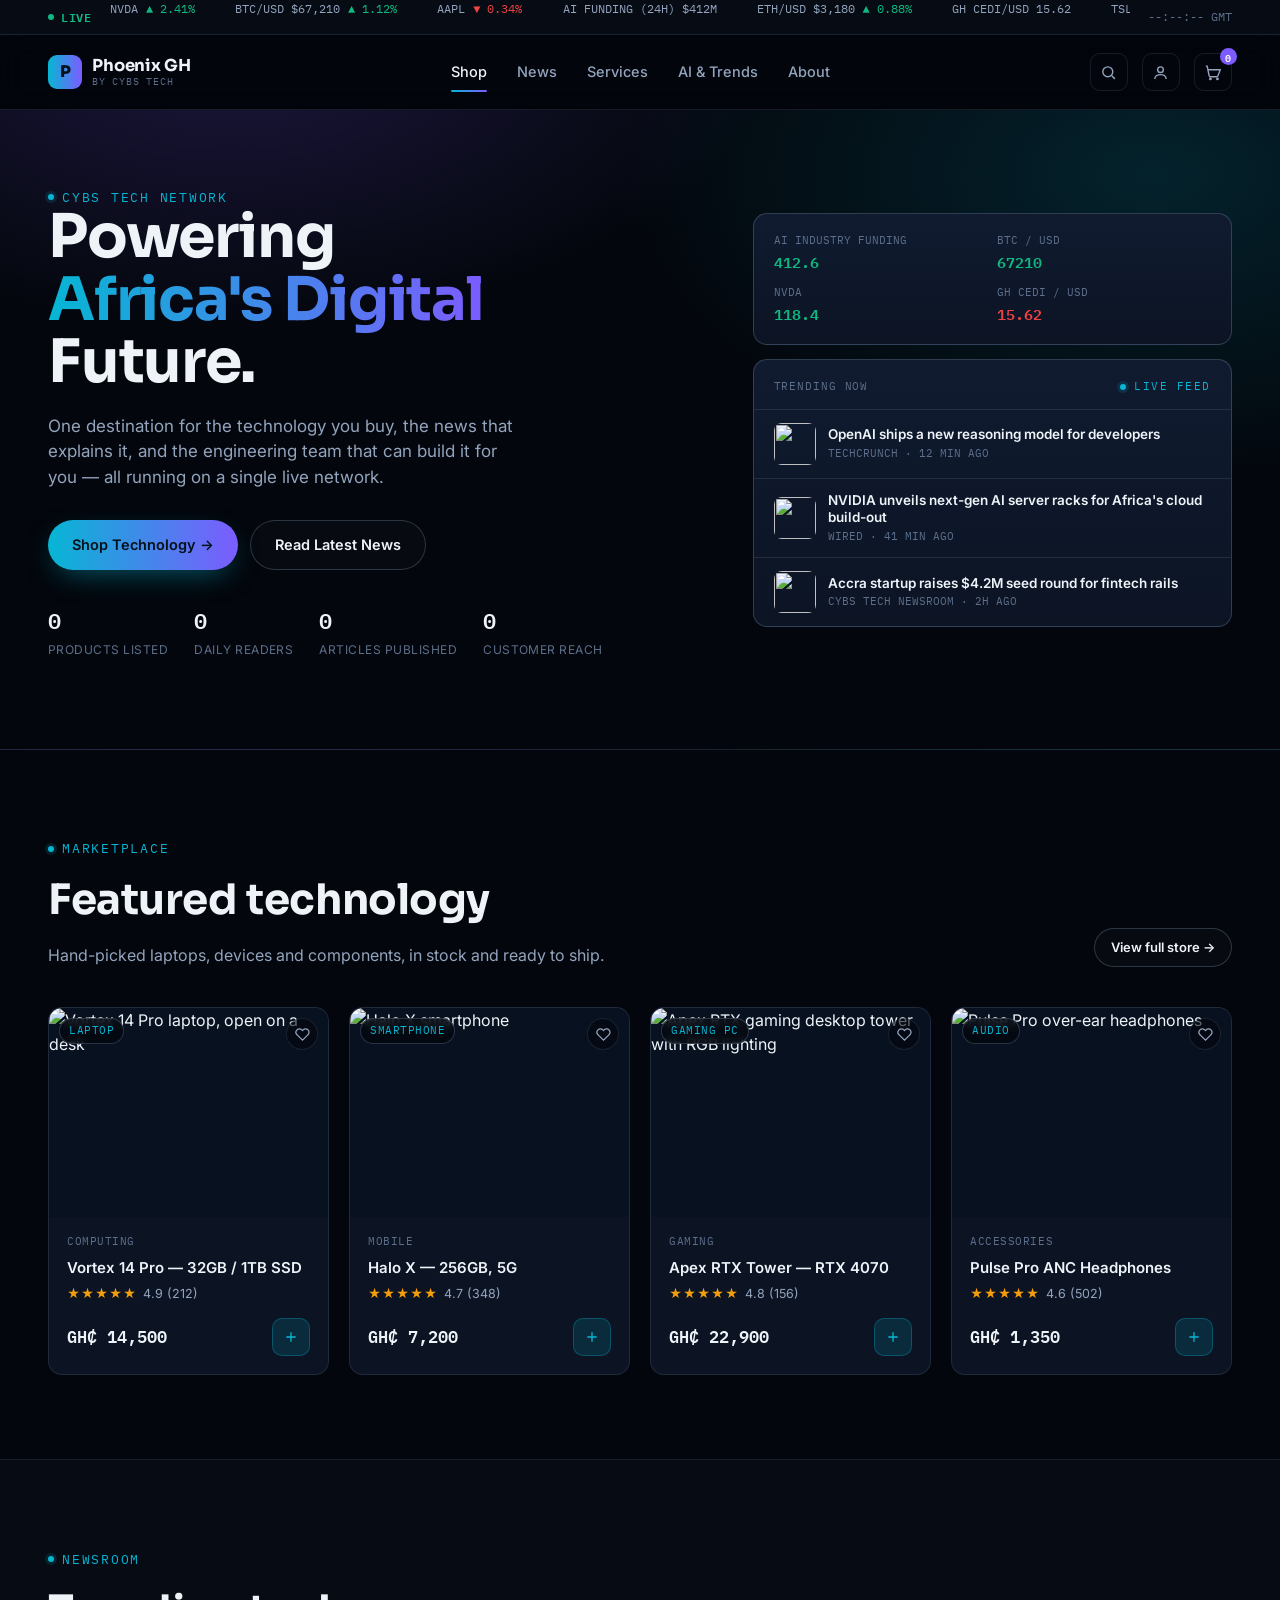
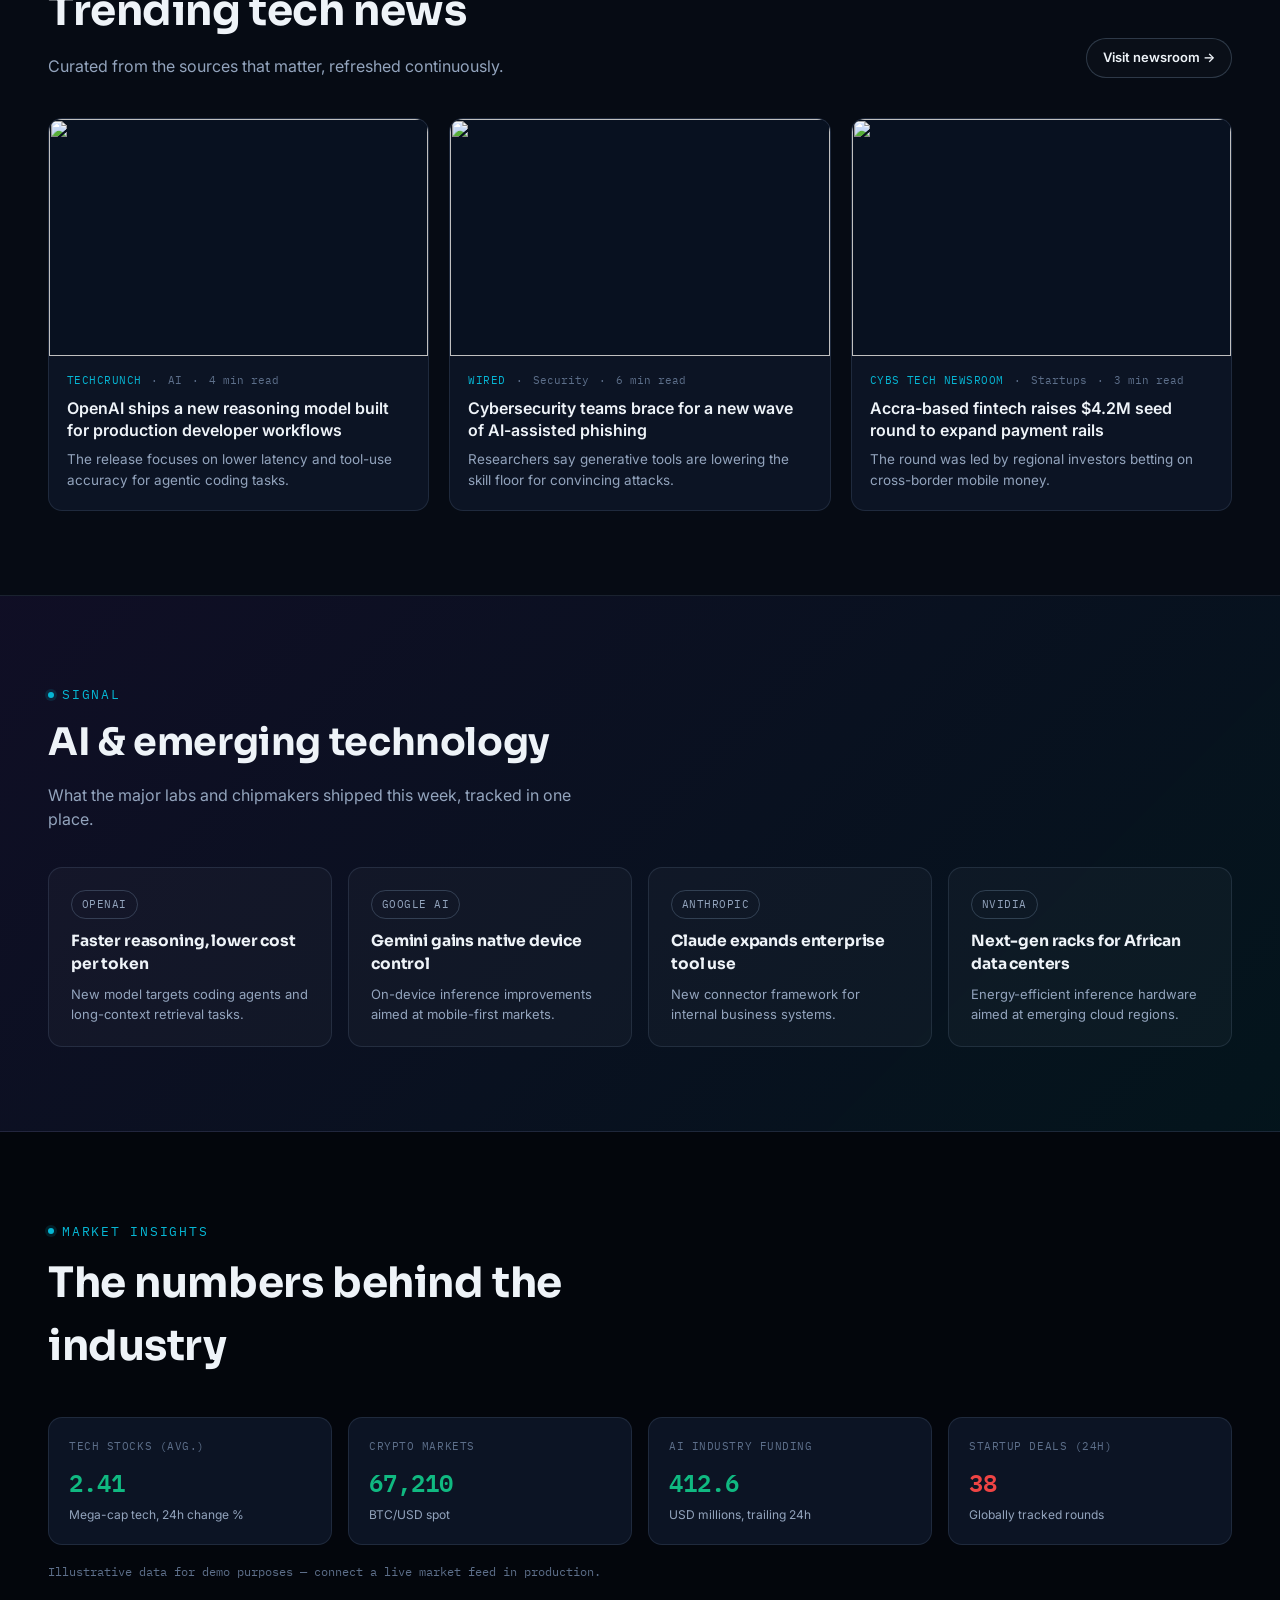
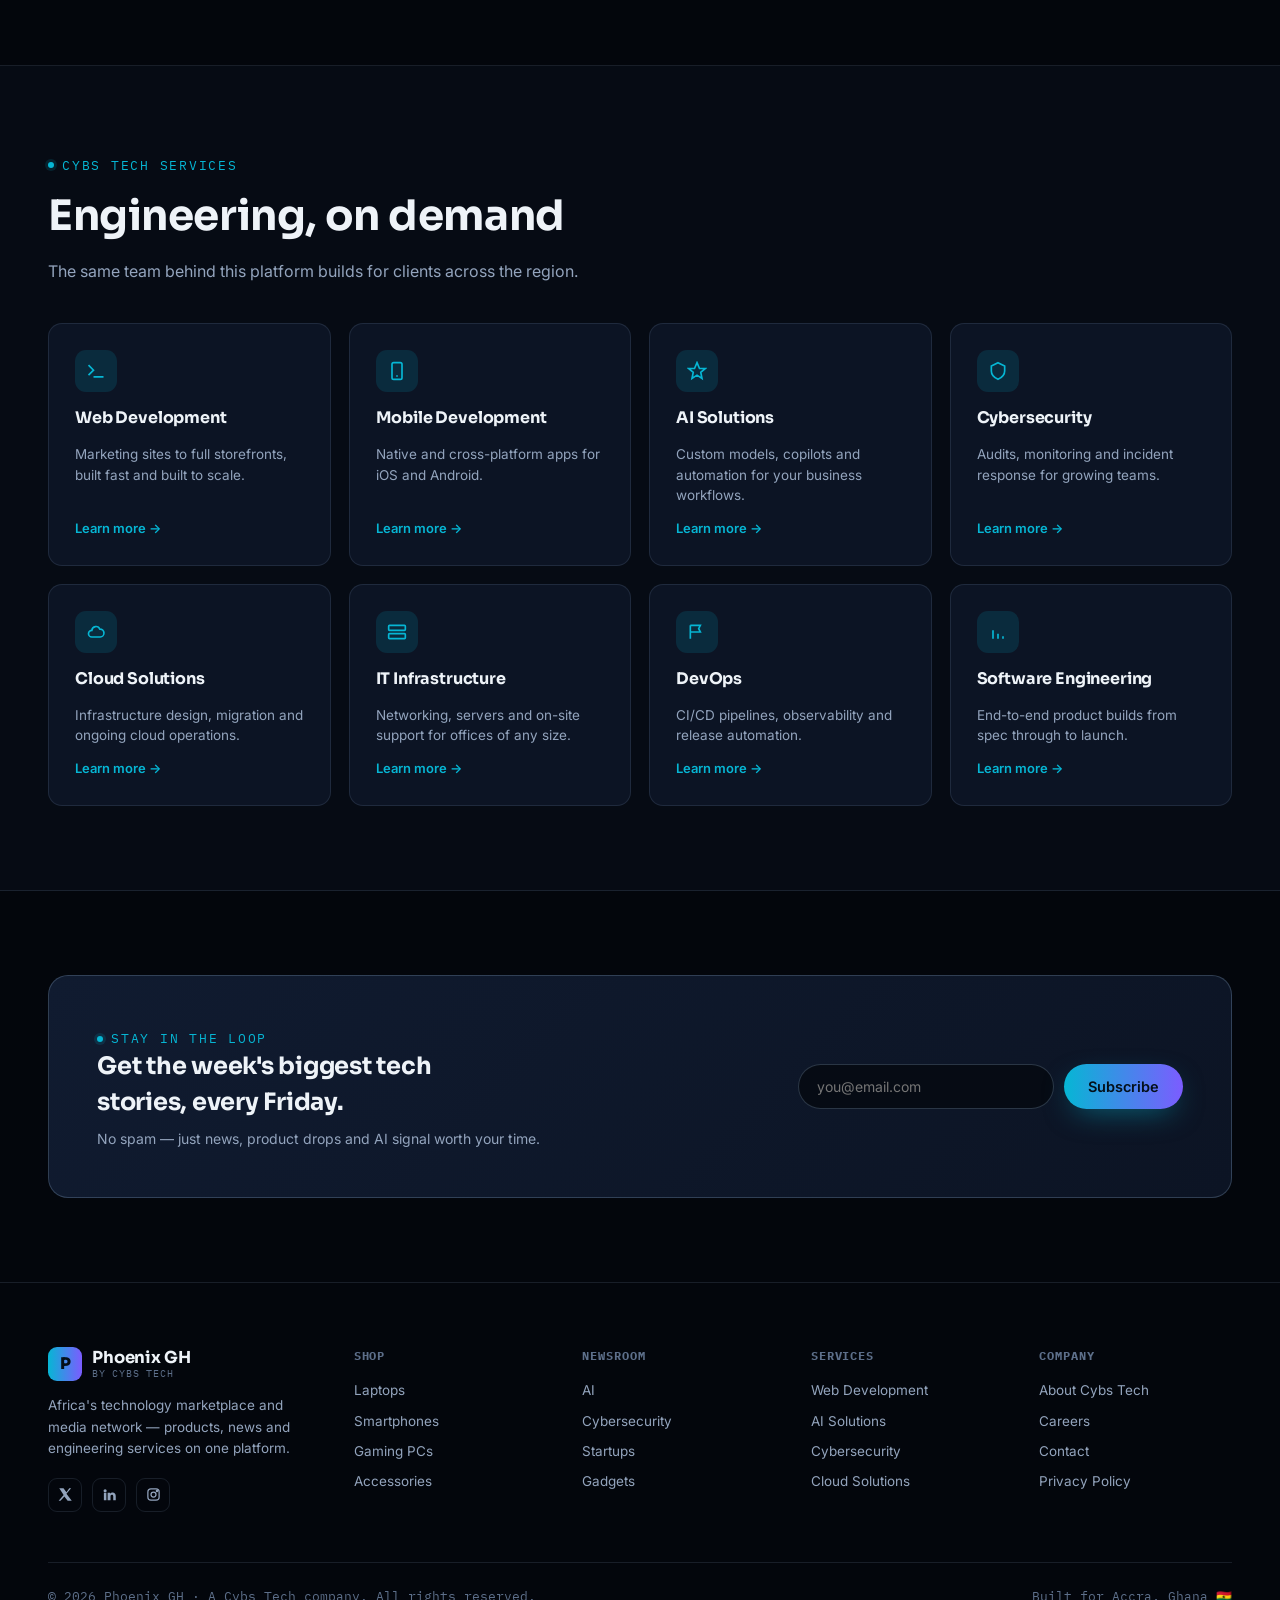
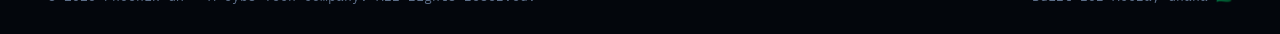
==== index.html @ c7c9de9d "push update" ====
<!DOCTYPE html>
<html lang="en">
<head>
<meta charset="UTF-8">
<meta name="viewport" content="width=device-width, initial-scale=1.0">
<title>Phoenix GH — Powering Africa's Digital Future</title>
<meta name="description" content="Phoenix GH by Cybs Tech — technology marketplace, real-time tech news and AI insights for Africa.">
<link rel="stylesheet" href="styles.css">
</head>
<body>

<!-- ============ SIGNAL BAR ============ -->
<div class="signal-bar">
  <div class="wrap">
    <div class="signal-live"><span class="dot"></span> LIVE</div>
    <div class="signal-track-mask">
      <div class="signal-track">
        <span>NVDA <span class="up">▲ 2.41%</span></span>
        <span>BTC/USD $67,210 <span class="up">▲ 1.12%</span></span>
        <span>AAPL <span class="down">▼ 0.34%</span></span>
        <span>AI FUNDING (24H) $412M</span>
        <span>ETH/USD $3,180 <span class="up">▲ 0.88%</span></span>
        <span>GH CEDI/USD 15.62</span>
        <span>TSLA <span class="up">▲ 1.05%</span></span>
        <span>NVDA <span class="up">▲ 2.41%</span></span>
        <span>BTC/USD $67,210 <span class="up">▲ 1.12%</span></span>
        <span>AAPL <span class="down">▼ 0.34%</span></span>
        <span>AI FUNDING (24H) $412M</span>
        <span>ETH/USD $3,180 <span class="up">▲ 0.88%</span></span>
        <span>GH CEDI/USD 15.62</span>
        <span>TSLA <span class="up">▲ 1.05%</span></span>
      </div>
    </div>
    <div class="signal-clock">--:--:-- GMT</div>
  </div>
</div>

<!-- ============ NAV ============ -->
<header class="nav">
  <div class="wrap">
    <a href="index.html" class="brand">
      <div class="brand-mark">P</div>
      <div class="brand-text"><strong>Phoenix GH</strong><span>by Cybs Tech</span></div>
    </a>
    <nav class="nav-links">
      <a href="store.html" class="active">Shop</a>
      <a href="news.html">News</a>
      <a href="index.html#services">Services</a>
      <a href="index.html#ai">AI &amp; Trends</a>
      <a href="index.html#about">About</a>
    </nav>
    <div class="nav-actions">
      <button class="icon-btn" aria-label="Search"><svg viewBox="0 0 24 24" fill="none" stroke="currentColor" stroke-width="2"><circle cx="11" cy="11" r="7"/><path d="M21 21l-4.3-4.3"/></svg></button>
      <a href="#" class="icon-btn" aria-label="Account"><svg viewBox="0 0 24 24" fill="none" stroke="currentColor" stroke-width="2"><circle cx="12" cy="8" r="4"/><path d="M4 21c0-4 4-6 8-6s8 2 8 6"/></svg></a>
      <a href="store.html" class="icon-btn" aria-label="Cart"><svg viewBox="0 0 24 24" fill="none" stroke="currentColor" stroke-width="2"><circle cx="9" cy="21" r="1"/><circle cx="19" cy="21" r="1"/><path d="M2.5 3h2l2.7 13.4a2 2 0 0 0 2 1.6h8.6a2 2 0 0 0 2-1.6L23 8H6"/></svg><span class="cart-count">0</span></a>
      <button class="hamburger icon-btn" aria-label="Open menu"><svg viewBox="0 0 24 24" fill="none" stroke="currentColor" stroke-width="2"><path d="M4 7h16M4 12h16M4 17h16"/></svg></button>
    </div>
  </div>
</header>

<div class="mobile-drawer">
  <div class="scrim"></div>
  <div class="panel">
    <button class="close" aria-label="Close menu"><svg width="16" height="16" viewBox="0 0 24 24" fill="none" stroke="currentColor" stroke-width="2"><path d="M18 6 6 18M6 6l12 12"/></svg></button>
    <a href="store.html">Shop</a>
    <a href="news.html">News</a>
    <a href="index.html#services">Services</a>
    <a href="index.html#ai">AI &amp; Trends</a>
    <a href="index.html#about">About</a>
  </div>
</div>

<!-- ============ HERO ============ -->
<section class="hero">
  <div class="wrap">
    <div class="hero-head">
      <span class="eyebrow">CYBS TECH NETWORK</span>
      <h1>Powering<br><span class="grad">Africa's Digital</span><br>Future.</h1>
      <p>One destination for the technology you buy, the news that explains it, and the engineering team that can build it for you — all running on a single live network.</p>
      <div class="hero-cta">
        <a href="store.html" class="btn btn-primary">Shop Technology →</a>
        <a href="news.html" class="btn btn-ghost">Read Latest News</a>
      </div>
      <div class="hero-meta">
        <div><span class="v" data-count-to="12480" data-suffix="+">0</span><span class="l">PRODUCTS LISTED</span></div>
        <div><span class="v" data-count-to="64200" data-suffix="+">0</span><span class="l">DAILY READERS</span></div>
        <div><span class="v" data-count-to="2300" data-suffix="+">0</span><span class="l">ARTICLES PUBLISHED</span></div>
        <div><span class="v" data-count-to="38" data-suffix=" countries">0</span><span class="l">CUSTOMER REACH</span></div>
      </div>
    </div>

    <div class="hero-stack">
      <div class="hero-card market-grid">
        <div class="market-cell"><div class="l">AI INDUSTRY FUNDING</div><div class="v up" data-flicker="412.6">412.6</div></div>
        <div class="market-cell"><div class="l">BTC / USD</div><div class="v up" data-flicker="67210">67210</div></div>
        <div class="market-cell"><div class="l">NVDA</div><div class="v up" data-flicker="118.4">118.4</div></div>
        <div class="market-cell"><div class="l">GH CEDI / USD</div><div class="v down" data-flicker="15.62">15.62</div></div>
      </div>
      <div class="hero-card feed">
        <div style="padding:18px 20px 4px;"><span class="hero-card-top"><span class="tag">Trending Now</span><span class="eyebrow" style="font-size:11px">LIVE FEED</span></span></div>
        <div class="feed-row">
          <img src="https://images.unsplash.com/photo-1677442136019-21780ecad995?w=120&h=120&fit=crop" alt="">
          <div><div class="t">OpenAI ships a new reasoning model for developers</div><div class="s">TECHCRUNCH · 12 MIN AGO</div></div>
        </div>
        <div class="feed-row">
          <img src="https://images.unsplash.com/photo-1591453089816-0fbb971b454c?w=120&h=120&fit=crop" alt="">
          <div><div class="t">NVIDIA unveils next-gen AI server racks for Africa's cloud build-out</div><div class="s">WIRED · 41 MIN AGO</div></div>
        </div>
        <div class="feed-row">
          <img src="https://images.unsplash.com/photo-1563013544-824ae1b704d3?w=120&h=120&fit=crop" alt="">
          <div><div class="t">Accra startup raises $4.2M seed round for fintech rails</div><div class="s">CYBS TECH NEWSROOM · 2H AGO</div></div>
        </div>
      </div>
    </div>
  </div>
</section>

<!-- ============ FEATURED PRODUCTS ============ -->
<section class="section" id="store">
  <div class="wrap">
    <div class="section-head-row">
      <div class="section-head" style="margin-bottom:0;">
        <span class="eyebrow">Marketplace</span>
        <h2>Featured technology</h2>
        <p>Hand-picked laptops, devices and components, in stock and ready to ship.</p>
      </div>
      <a href="store.html" class="btn btn-ghost btn-sm">View full store →</a>
    </div>

    <div class="grid-products">

      <div class="product-card" data-product-name="Vortex 14 Pro Laptop" data-product-id="p1">
        <div class="product-media">
          <img src="https://images.unsplash.com/photo-1496181133206-80ce9b88a853?w=600&h=450&fit=crop" alt="Vortex 14 Pro laptop, open on a desk">
          <span class="product-badge">Laptop</span>
          <button class="product-wish" aria-label="Save to wishlist"><svg viewBox="0 0 24 24" fill="none" stroke="currentColor" stroke-width="2"><path d="M20.8 4.6a5.5 5.5 0 0 0-7.8 0L12 5.6l-1-1a5.5 5.5 0 0 0-7.8 7.8l1 1L12 21l7.8-7.6 1-1a5.5 5.5 0 0 0 0-7.8z"/></svg></button>
        </div>
        <div class="product-body">
          <span class="product-cat">Computing</span>
          <span class="product-name">Vortex 14 Pro — 32GB / 1TB SSD</span>
          <span class="product-rating"><span class="stars">★★★★★</span> 4.9 (212)</span>
          <div class="product-foot">
            <span class="product-price">GH₵ 14,500</span>
            <button class="add-cart" aria-label="Add to cart"><svg viewBox="0 0 24 24" fill="none" stroke="currentColor" stroke-width="2"><path d="M12 5v14M5 12h14"/></svg></button>
          </div>
        </div>
      </div>

      <div class="product-card" data-product-name="Halo X Smartphone" data-product-id="p2">
        <div class="product-media">
          <img src="https://images.unsplash.com/photo-1592750475338-74b7b21085ab?w=600&h=450&fit=crop" alt="Halo X smartphone">
          <span class="product-badge">Smartphone</span>
          <button class="product-wish" aria-label="Save to wishlist"><svg viewBox="0 0 24 24" fill="none" stroke="currentColor" stroke-width="2"><path d="M20.8 4.6a5.5 5.5 0 0 0-7.8 0L12 5.6l-1-1a5.5 5.5 0 0 0-7.8 7.8l1 1L12 21l7.8-7.6 1-1a5.5 5.5 0 0 0 0-7.8z"/></svg></button>
        </div>
        <div class="product-body">
          <span class="product-cat">Mobile</span>
          <span class="product-name">Halo X — 256GB, 5G</span>
          <span class="product-rating"><span class="stars">★★★★★</span> 4.7 (348)</span>
          <div class="product-foot">
            <span class="product-price">GH₵ 7,200</span>
            <button class="add-cart" aria-label="Add to cart"><svg viewBox="0 0 24 24" fill="none" stroke="currentColor" stroke-width="2"><path d="M12 5v14M5 12h14"/></svg></button>
          </div>
        </div>
      </div>

      <div class="product-card" data-product-name="Apex RTX Gaming Tower" data-product-id="p3">
        <div class="product-media">
          <img src="https://images.unsplash.com/photo-1587202372634-32705e3bf49c?w=600&h=450&fit=crop" alt="Apex RTX gaming desktop tower with RGB lighting">
          <span class="product-badge">Gaming PC</span>
          <button class="product-wish" aria-label="Save to wishlist"><svg viewBox="0 0 24 24" fill="none" stroke="currentColor" stroke-width="2"><path d="M20.8 4.6a5.5 5.5 0 0 0-7.8 0L12 5.6l-1-1a5.5 5.5 0 0 0-7.8 7.8l1 1L12 21l7.8-7.6 1-1a5.5 5.5 0 0 0 0-7.8z"/></svg></button>
        </div>
        <div class="product-body">
          <span class="product-cat">Gaming</span>
          <span class="product-name">Apex RTX Tower — RTX 4070</span>
          <span class="product-rating"><span class="stars">★★★★★</span> 4.8 (156)</span>
          <div class="product-foot">
            <span class="product-price">GH₵ 22,900</span>
            <button class="add-cart" aria-label="Add to cart"><svg viewBox="0 0 24 24" fill="none" stroke="currentColor" stroke-width="2"><path d="M12 5v14M5 12h14"/></svg></button>
          </div>
        </div>
      </div>

      <div class="product-card" data-product-name="Pulse Pro Headphones" data-product-id="p4">
        <div class="product-media">
          <img src="https://images.unsplash.com/photo-1505740420928-5e560c06d30e?w=600&h=450&fit=crop" alt="Pulse Pro over-ear headphones">
          <span class="product-badge">Audio</span>
          <button class="product-wish" aria-label="Save to wishlist"><svg viewBox="0 0 24 24" fill="none" stroke="currentColor" stroke-width="2"><path d="M20.8 4.6a5.5 5.5 0 0 0-7.8 0L12 5.6l-1-1a5.5 5.5 0 0 0-7.8 7.8l1 1L12 21l7.8-7.6 1-1a5.5 5.5 0 0 0 0-7.8z"/></svg></button>
        </div>
        <div class="product-body">
          <span class="product-cat">Accessories</span>
          <span class="product-name">Pulse Pro ANC Headphones</span>
          <span class="product-rating"><span class="stars">★★★★★</span> 4.6 (502)</span>
          <div class="product-foot">
            <span class="product-price">GH₵ 1,350</span>
            <button class="add-cart" aria-label="Add to cart"><svg viewBox="0 0 24 24" fill="none" stroke="currentColor" stroke-width="2"><path d="M12 5v14M5 12h14"/></svg></button>
          </div>
        </div>
      </div>

    </div>
  </div>
</section>

<!-- ============ TRENDING NEWS ============ -->
<section class="section section-soft">
  <div class="wrap">
    <div class="section-head-row">
      <div class="section-head" style="margin-bottom:0;">
        <span class="eyebrow">Newsroom</span>
        <h2>Trending tech news</h2>
        <p>Curated from the sources that matter, refreshed continuously.</p>
      </div>
      <a href="news.html" class="btn btn-ghost btn-sm">Visit newsroom →</a>
    </div>

    <div class="grid-news">
      <a href="news.html" class="news-card">
        <div class="news-media"><img src="https://images.unsplash.com/photo-1677442136019-21780ecad995?w=700&h=440&fit=crop" alt=""></div>
        <div class="news-body">
          <div class="news-meta"><span class="src">TechCrunch</span><span>·</span><span>AI</span><span>·</span><span>4 min read</span></div>
          <div class="news-title">OpenAI ships a new reasoning model built for production developer workflows</div>
          <p class="news-excerpt">The release focuses on lower latency and tool-use accuracy for agentic coding tasks.</p>
        </div>
      </a>
      <a href="news.html" class="news-card">
        <div class="news-media"><img src="https://images.unsplash.com/photo-1558494949-ef010cbdcc31?w=700&h=440&fit=crop" alt=""></div>
        <div class="news-body">
          <div class="news-meta"><span class="src">Wired</span><span>·</span><span>Security</span><span>·</span><span>6 min read</span></div>
          <div class="news-title">Cybersecurity teams brace for a new wave of AI-assisted phishing</div>
          <p class="news-excerpt">Researchers say generative tools are lowering the skill floor for convincing attacks.</p>
        </div>
      </a>
      <a href="news.html" class="news-card">
        <div class="news-media"><img src="https://images.unsplash.com/photo-1521791136064-7986c2920216?w=700&h=440&fit=crop" alt=""></div>
        <div class="news-body">
          <div class="news-meta"><span class="src">Cybs Tech Newsroom</span><span>·</span><span>Startups</span><span>·</span><span>3 min read</span></div>
          <div class="news-title">Accra-based fintech raises $4.2M seed round to expand payment rails</div>
          <p class="news-excerpt">The round was led by regional investors betting on cross-border mobile money.</p>
        </div>
      </a>
    </div>
  </div>
</section>

<!-- ============ AI & EMERGING TECH ============ -->
<section class="section ai-band" id="ai">
  <div class="wrap">
    <span class="eyebrow">Signal</span>
    <h2 style="margin-top:10px; font-size:clamp(26px,3.2vw,38px);">AI &amp; emerging technology</h2>
    <p style="color:var(--text-dim); margin-top:12px; max-width:560px;">What the major labs and chipmakers shipped this week, tracked in one place.</p>

    <div class="ai-grid">
      <div class="ai-card">
        <span class="ai-chip">OpenAI</span>
        <h4>Faster reasoning, lower cost per token</h4>
        <p>New model targets coding agents and long-context retrieval tasks.</p>
      </div>
      <div class="ai-card">
        <span class="ai-chip">Google AI</span>
        <h4>Gemini gains native device control</h4>
        <p>On-device inference improvements aimed at mobile-first markets.</p>
      </div>
      <div class="ai-card">
        <span class="ai-chip">Anthropic</span>
        <h4>Claude expands enterprise tool use</h4>
        <p>New connector framework for internal business systems.</p>
      </div>
      <div class="ai-card">
        <span class="ai-chip">NVIDIA</span>
        <h4>Next-gen racks for African data centers</h4>
        <p>Energy-efficient inference hardware aimed at emerging cloud regions.</p>
      </div>
    </div>
  </div>
</section>

<!-- ============ MARKET INSIGHTS ============ -->
<section class="section">
  <div class="wrap">
    <div class="section-head">
      <span class="eyebrow">Market Insights</span>
      <h2>The numbers behind the industry</h2>
    </div>
    <div class="insights-grid">
      <div class="insight-card">
        <div class="l">Tech Stocks (avg.)</div>
        <div class="v up" data-flicker="2.41">2.41</div>
        <div class="d">Mega-cap tech, 24h change %</div>
      </div>
      <div class="insight-card">
        <div class="l">Crypto Markets</div>
        <div class="v up" data-flicker="67210">67,210</div>
        <div class="d">BTC/USD spot</div>
      </div>
      <div class="insight-card">
        <div class="l">AI Industry Funding</div>
        <div class="v up" data-flicker="412.6">412.6</div>
        <div class="d">USD millions, trailing 24h</div>
      </div>
      <div class="insight-card">
        <div class="l">Startup Deals (24h)</div>
        <div class="v down" data-flicker="38">38</div>
        <div class="d">Globally tracked rounds</div>
      </div>
    </div>
    <div class="insight-note">Illustrative data for demo purposes — connect a live market feed in production.</div>
  </div>
</section>

<!-- ============ SERVICES ============ -->
<section class="section section-soft" id="services">
  <div class="wrap">
    <div class="section-head">
      <span class="eyebrow">Cybs Tech Services</span>
      <h2>Engineering, on demand</h2>
      <p>The same team behind this platform builds for clients across the region.</p>
    </div>
    <div class="grid-services">
      <div class="service-card">
        <div class="service-icon"><svg viewBox="0 0 24 24" fill="none" stroke="currentColor" stroke-width="2"><path d="M3 17l6-6-6-6M21 19H9"/></svg></div>
        <h4>Web Development</h4>
        <p>Marketing sites to full storefronts, built fast and built to scale.</p>
        <a href="#">Learn more →</a>
      </div>
      <div class="service-card">
        <div class="service-icon"><svg viewBox="0 0 24 24" fill="none" stroke="currentColor" stroke-width="2"><rect x="6" y="2" width="12" height="20" rx="2"/><path d="M11 18h2"/></svg></div>
        <h4>Mobile Development</h4>
        <p>Native and cross-platform apps for iOS and Android.</p>
        <a href="#">Learn more →</a>
      </div>
      <div class="service-card">
        <div class="service-icon"><svg viewBox="0 0 24 24" fill="none" stroke="currentColor" stroke-width="2"><path d="M12 2l3 7h7l-5.5 4.5L18 21l-6-4-6 4 1.5-7.5L2 9h7z"/></svg></div>
        <h4>AI Solutions</h4>
        <p>Custom models, copilots and automation for your business workflows.</p>
        <a href="#">Learn more →</a>
      </div>
      <div class="service-card">
        <div class="service-icon"><svg viewBox="0 0 24 24" fill="none" stroke="currentColor" stroke-width="2"><path d="M12 2l8 4v6c0 5-3.5 8-8 10-4.5-2-8-5-8-10V6z"/></svg></div>
        <h4>Cybersecurity</h4>
        <p>Audits, monitoring and incident response for growing teams.</p>
        <a href="#">Learn more →</a>
      </div>
      <div class="service-card">
        <div class="service-icon"><svg viewBox="0 0 24 24" fill="none" stroke="currentColor" stroke-width="2"><path d="M7 18a4 4 0 0 1 0-8 5 5 0 0 1 9.6-1.5A4.5 4.5 0 0 1 17 18H7z"/></svg></div>
        <h4>Cloud Solutions</h4>
        <p>Infrastructure design, migration and ongoing cloud operations.</p>
        <a href="#">Learn more →</a>
      </div>
      <div class="service-card">
        <div class="service-icon"><svg viewBox="0 0 24 24" fill="none" stroke="currentColor" stroke-width="2"><rect x="2" y="4" width="20" height="6" rx="1"/><rect x="2" y="14" width="20" height="6" rx="1"/><path d="M6 7h.01M6 17h.01"/></svg></div>
        <h4>IT Infrastructure</h4>
        <p>Networking, servers and on-site support for offices of any size.</p>
        <a href="#">Learn more →</a>
      </div>
      <div class="service-card">
        <div class="service-icon"><svg viewBox="0 0 24 24" fill="none" stroke="currentColor" stroke-width="2"><path d="M4 4v16M4 4h12l-2 4 2 4H4"/></svg></div>
        <h4>DevOps</h4>
        <p>CI/CD pipelines, observability and release automation.</p>
        <a href="#">Learn more →</a>
      </div>
      <div class="service-card">
        <div class="service-icon"><svg viewBox="0 0 24 24" fill="none" stroke="currentColor" stroke-width="2"><path d="M12 20v-6M6 20v-10M18 20v-3"/></svg></div>
        <h4>Software Engineering</h4>
        <p>End-to-end product builds from spec through to launch.</p>
        <a href="#">Learn more →</a>
      </div>
    </div>
  </div>
</section>

<!-- ============ NEWSLETTER / ABOUT ============ -->
<section class="section" id="about">
  <div class="wrap">
    <div class="cta-band">
      <div>
        <span class="eyebrow">Stay in the loop</span>
        <h3>Get the week's biggest tech stories, every Friday.</h3>
        <p>No spam — just news, product drops and AI signal worth your time.</p>
      </div>
      <form class="cta-form">
        <input type="email" placeholder="you@email.com" required>
        <button type="submit" class="btn btn-primary">Subscribe</button>
      </form>
    </div>
  </div>
</section>

<!-- ============ FOOTER ============ -->
<footer class="footer">
  <div class="wrap">
    <div class="footer-top">
      <div class="footer-brand">
        <div class="brand">
          <div class="brand-mark">P</div>
          <div class="brand-text"><strong>Phoenix GH</strong><span>by Cybs Tech</span></div>
        </div>
        <p>Africa's technology marketplace and media network — products, news and engineering services on one platform.</p>
        <div class="socials" style="margin-top:18px;">
          <a href="#" aria-label="X / Twitter"><svg viewBox="0 0 24 24" fill="currentColor"><path d="M18 2h3l-7.5 8.6L22 22h-6.6l-5.2-6.8L4 22H1l8-9.2L2 2h6.8l4.7 6.2z"/></svg></a>
          <a href="#" aria-label="LinkedIn"><svg viewBox="0 0 24 24" fill="currentColor"><path d="M4.98 3.5a2.5 2.5 0 1 1 0 5 2.5 2.5 0 0 1 0-5zM3 9h4v12H3zM9 9h4v1.8c.6-1 1.9-2.1 4-2.1 3 0 5 2 5 5.8V21h-4v-6.1c0-1.6-.6-2.7-2.1-2.7-1.1 0-1.8.8-2.1 1.5-.1.3-.2.7-.2 1.1V21H9z"/></svg></a>
          <a href="#" aria-label="Instagram"><svg viewBox="0 0 24 24" fill="none" stroke="currentColor" stroke-width="2"><rect x="3" y="3" width="18" height="18" rx="5"/><circle cx="12" cy="12" r="4"/><circle cx="17.5" cy="6.5" r="1"/></svg></a>
        </div>
      </div>
      <div class="footer-col">
        <h5>Shop</h5>
        <a href="store.html">Laptops</a>
        <a href="store.html">Smartphones</a>
        <a href="store.html">Gaming PCs</a>
        <a href="store.html">Accessories</a>
      </div>
      <div class="footer-col">
        <h5>Newsroom</h5>
        <a href="news.html">AI</a>
        <a href="news.html">Cybersecurity</a>
        <a href="news.html">Startups</a>
        <a href="news.html">Gadgets</a>
      </div>
      <div class="footer-col">
        <h5>Services</h5>
        <a href="index.html#services">Web Development</a>
        <a href="index.html#services">AI Solutions</a>
        <a href="index.html#services">Cybersecurity</a>
        <a href="index.html#services">Cloud Solutions</a>
      </div>
      <div class="footer-col">
        <h5>Company</h5>
        <a href="#">About Cybs Tech</a>
        <a href="#">Careers</a>
        <a href="#">Contact</a>
        <a href="#">Privacy Policy</a>
      </div>
    </div>
    <div class="footer-bottom">
      <span>© 2026 Phoenix GH · A Cybs Tech company. All rights reserved.</span>
      <span>Built for Accra, Ghana 🇬🇭</span>
    </div>
  </div>
</footer>

<div class="toast"><span class="dot"></span><span>Added to cart</span></div>

<script src="script.js"></script>
</body>
</html>
---- styles.css ----
/* ============================================================
   PHOENIX GH — design tokens
   Signature: a live "system status" ticker + mono-numeral data
   styling threaded through prices, specs and stats — the site
   reads like a trading terminal crossed with a storefront.
   ============================================================ */

@import url('https://fonts.googleapis.com/css2?family=Sora:wght@400;500;600;700;800&family=Inter:wght@400;500;600;700&family=IBM+Plex+Mono:wght@400;500;600&display=swap');

:root{
  --bg: #03060c;
  --bg-soft: #060b14;
  --panel: #0c1424;
  --panel-2: #101b30;
  --border: rgba(148,178,209,0.14);
  --border-strong: rgba(148,178,209,0.26);
  --text: #eef3f8;
  --text-dim: #93a4bd;
  --text-faint: #5d6f8a;

  --accent: #06b6d4;
  --accent-soft: rgba(6,182,212,0.14);
  --accent-2: #7c5cff;
  --success: #10b981;
  --warning: #f59e0b;
  --danger: #ef4444;

  --grad-signal: linear-gradient(90deg,#06b6d4,#7c5cff);

  --display: 'Sora', sans-serif;
  --body: 'Inter', sans-serif;
  --mono: 'IBM Plex Mono', monospace;

  --radius: 14px;
  --radius-sm: 9px;
  --container: 1240px;
}

*{ box-sizing:border-box; margin:0; padding:0; }
html{ scroll-behavior:smooth; }
body{
  background:var(--bg);
  color:var(--text);
  font-family:var(--body);
  line-height:1.5;
  -webkit-font-smoothing:antialiased;
  overflow-x:hidden;
}
img{ max-width:100%; display:block; }
a{ color:inherit; text-decoration:none; }
ul{ list-style:none; }
button{ font-family:inherit; cursor:pointer; border:none; background:none; color:inherit; }
input,select{ font-family:inherit; }

.wrap{ max-width:var(--container); margin:0 auto; padding:0 28px; }

@media (prefers-reduced-motion: reduce){
  *{ animation-duration:0.001ms !important; animation-iteration-count:1 !important; transition-duration:0.001ms !important; scroll-behavior:auto !important; }
}

:focus-visible{
  outline:2px solid var(--accent);
  outline-offset:3px;
  border-radius:4px;
}

/* ---------- typography ---------- */
.eyebrow{
  font-family:var(--mono);
  font-size:12.5px;
  letter-spacing:0.14em;
  text-transform:uppercase;
  color:var(--accent);
  display:inline-flex;
  align-items:center;
  gap:8px;
}
.eyebrow::before{
  content:'';
  width:6px; height:6px; border-radius:50%;
  background:var(--accent);
  box-shadow:0 0 0 3px var(--accent-soft);
}
h1,h2,h3,h4{ font-family:var(--display); font-weight:700; letter-spacing:-0.01em; }
.section-head{ max-width:640px; margin-bottom:40px; }
.section-head h2{ font-size:clamp(28px,3.4vw,42px); margin-top:10px; }
.section-head p{ color:var(--text-dim); margin-top:12px; font-size:16px; }
.section-head-row{
  display:flex; align-items:flex-end; justify-content:space-between; gap:24px;
  margin-bottom:40px; flex-wrap:wrap;
}

.num{ font-family:var(--mono); }

/* ---------- buttons ---------- */
.btn{
  display:inline-flex; align-items:center; justify-content:center; gap:8px;
  padding:13px 24px; border-radius:999px; font-weight:600; font-size:14.5px;
  transition:transform .18s ease, box-shadow .18s ease, background .18s ease, border-color .18s ease;
  white-space:nowrap;
}
.btn-primary{
  background:var(--grad-signal); color:#04101a;
  box-shadow:0 10px 30px -10px rgba(6,182,212,0.55);
}
.btn-primary:hover{ transform:translateY(-2px); box-shadow:0 14px 34px -8px rgba(6,182,212,0.7); }
.btn-ghost{
  border:1px solid var(--border-strong); color:var(--text);
  background:rgba(255,255,255,0.02);
}
.btn-ghost:hover{ border-color:var(--accent); background:var(--accent-soft); }
.btn-sm{ padding:9px 16px; font-size:13px; }
.btn-block{ width:100%; }

/* ============================================================
   TOP SIGNAL BAR — the signature element
   ============================================================ */
.signal-bar{
  background:var(--bg-soft);
  border-bottom:1px solid var(--border);
  font-family:var(--mono);
  font-size:12px;
  color:var(--text-dim);
  overflow:hidden;
  position:relative;
}
.signal-bar .wrap{ display:flex; align-items:center; height:34px; gap:18px; }
.signal-live{
  display:flex; align-items:center; gap:7px; flex-shrink:0;
  color:var(--success); letter-spacing:.06em; font-weight:600;
}
.signal-live .dot{
  width:6px;height:6px;border-radius:50%;background:var(--success);
  animation:pulse 1.6s ease-in-out infinite;
}
@keyframes pulse{ 0%,100%{opacity:1} 50%{opacity:.35} }
.signal-track-mask{ flex:1; overflow:hidden; position:relative; height:34px; }
.signal-track{
  display:flex; gap:40px; align-items:center; position:absolute; white-space:nowrap;
  animation:ticker 32s linear infinite;
}
.signal-track span{ display:flex; gap:8px; align-items:center; }
.signal-track .up{ color:var(--success); }
.signal-track .down{ color:var(--danger); }
@keyframes ticker{ from{ transform:translateX(0); } to{ transform:translateX(-50%); } }
.signal-clock{ flex-shrink:0; color:var(--text-faint); }

/* ============================================================
   NAV
   ============================================================ */
.nav{
  position:sticky; top:0; z-index:80;
  background:rgba(3,6,12,0.82);
  backdrop-filter:blur(14px) saturate(140%);
  border-bottom:1px solid var(--border);
}
.nav .wrap{ display:flex; align-items:center; justify-content:space-between; height:74px; gap:24px; }
.brand{ display:flex; align-items:center; gap:10px; }
.brand-mark{
  width:34px; height:34px; border-radius:9px;
  background:var(--grad-signal);
  display:flex; align-items:center; justify-content:center;
  font-family:var(--display); font-weight:800; color:#04101a; font-size:16px;
  flex-shrink:0;
}
.brand-text{ display:flex; flex-direction:column; line-height:1.1; }
.brand-text strong{ font-family:var(--display); font-size:16.5px; letter-spacing:-0.01em; }
.brand-text span{ font-family:var(--mono); font-size:10px; color:var(--text-faint); letter-spacing:.08em; text-transform:uppercase; }

.nav-links{ display:flex; align-items:center; gap:30px; }
.nav-links a{
  font-size:14.5px; color:var(--text-dim); font-weight:500; position:relative; padding:6px 0;
  transition:color .15s ease;
}
.nav-links a:hover, .nav-links a.active{ color:var(--text); }
.nav-links a.active::after{
  content:''; position:absolute; left:0; right:0; bottom:-3px; height:2px;
  background:var(--grad-signal); border-radius:2px;
}

.nav-actions{ display:flex; align-items:center; gap:14px; }
.icon-btn{
  width:38px; height:38px; border-radius:10px; display:flex; align-items:center; justify-content:center;
  border:1px solid var(--border); color:var(--text-dim); position:relative; flex-shrink:0;
  transition:border-color .15s ease, color .15s ease;
}
.icon-btn:hover{ border-color:var(--accent); color:var(--accent); }
.icon-btn svg{ width:17px; height:17px; }
.cart-count{
  position:absolute; top:-6px; right:-6px; background:var(--accent-2); color:#fff;
  font-family:var(--mono); font-size:10px; font-weight:600; line-height:1;
  min-width:17px; height:17px; border-radius:999px; display:flex; align-items:center; justify-content:center;
  padding:0 3px;
}
.hamburger{ display:none; }

@media (max-width: 980px){
  .nav-links{ display:none; }
  .hamburger{ display:flex; }
}

/* mobile drawer */
.mobile-drawer{
  position:fixed; inset:0; z-index:120; display:none;
}
.mobile-drawer.open{ display:block; }
.mobile-drawer .scrim{
  position:absolute; inset:0; background:rgba(2,4,8,0.6); backdrop-filter:blur(2px);
}
.mobile-drawer .panel{
  position:absolute; top:0; right:0; height:100%; width:min(82vw, 340px);
  background:var(--panel); border-left:1px solid var(--border);
  padding:22px; display:flex; flex-direction:column; gap:4px;
  transform:translateX(100%); transition:transform .28s ease;
}
.mobile-drawer.open .panel{ transform:translateX(0); }
.mobile-drawer a{
  padding:14px 6px; border-bottom:1px solid var(--border); font-size:16px; font-weight:600;
}
.mobile-drawer .close{
  align-self:flex-end; width:36px; height:36px; border-radius:10px; border:1px solid var(--border);
  display:flex; align-items:center; justify-content:center; margin-bottom:10px;
}

/* ============================================================
   HERO
   ============================================================ */
.hero{
  position:relative;
  padding:72px 0 90px;
  background:
    radial-gradient(900px 480px at 18% -10%, rgba(124,92,255,0.20), transparent 60%),
    radial-gradient(900px 520px at 90% 10%, rgba(6,182,212,0.16), transparent 60%);
  border-bottom:1px solid var(--border);
}
.hero .wrap{
  display:grid; grid-template-columns:1.15fr 0.85fr; gap:56px; align-items:center;
}
.hero-head h1{
  font-size:clamp(36px,5vw,60px); line-height:1.04; letter-spacing:-0.02em;
}
.hero-head h1 .grad{
  background:var(--grad-signal); -webkit-background-clip:text; background-clip:text; color:transparent;
}
.hero-head p{ color:var(--text-dim); font-size:17px; margin-top:20px; max-width:480px; }
.hero-cta{ display:flex; gap:12px; margin-top:30px; flex-wrap:wrap; }
.hero-meta{
  margin-top:34px; display:flex; gap:26px; flex-wrap:wrap;
}
.hero-meta div{ display:flex; flex-direction:column; gap:4px; }
.hero-meta .v{ font-family:var(--mono); font-size:22px; font-weight:600; }
.hero-meta .l{ font-size:12px; color:var(--text-faint); letter-spacing:.04em; }

/* hero dashboard stack */
.hero-stack{ display:flex; flex-direction:column; gap:14px; }
.hero-card{
  background:linear-gradient(180deg, var(--panel-2), var(--panel));
  border:1px solid var(--border-strong);
  border-radius:var(--radius);
  padding:18px 20px;
}
.hero-card.feed{ padding:0; overflow:hidden; }
.hero-card-top{ display:flex; align-items:center; justify-content:space-between; margin-bottom:10px; }
.hero-card-top .tag{ font-family:var(--mono); font-size:11px; color:var(--text-faint); letter-spacing:.08em; text-transform:uppercase; }
.feed-row{
  display:flex; gap:12px; align-items:center; padding:13px 20px;
  border-top:1px solid var(--border);
}
.feed-row:first-of-type{ border-top:none; }
.feed-row img{ width:42px; height:42px; border-radius:8px; object-fit:cover; flex-shrink:0; }
.feed-row .t{ font-size:13.5px; font-weight:600; line-height:1.25; }
.feed-row .s{ font-family:var(--mono); font-size:10.5px; color:var(--text-faint); margin-top:3px; }
.market-grid{ display:grid; grid-template-columns:1fr 1fr; gap:10px; }
.market-cell{ font-family:var(--mono); }
.market-cell .l{ font-size:11px; color:var(--text-faint); }
.market-cell .v{ font-size:15px; font-weight:600; margin-top:3px; }
.market-cell .v.up{ color:var(--success); }
.market-cell .v.down{ color:var(--danger); }

@media (max-width: 980px){
  .hero .wrap{ grid-template-columns:1fr; }
  .hero-stack{ order:-1; }
}

/* ============================================================
   GENERIC SECTION
   ============================================================ */
.section{ padding:84px 0; border-bottom:1px solid var(--border); }
.section.tight{ padding:60px 0; }
.section-soft{ background:var(--bg-soft); }

/* ---------- product grid ---------- */
.grid-products{
  display:grid; grid-template-columns:repeat(4, 1fr); gap:20px;
}
.product-card{
  background:var(--panel); border:1px solid var(--border); border-radius:var(--radius);
  overflow:hidden; display:flex; flex-direction:column; transition:border-color .18s ease, transform .18s ease;
}
.product-card:hover{ border-color:var(--border-strong); transform:translateY(-3px); }
.product-media{ position:relative; aspect-ratio:4/3; overflow:hidden; background:#081120; }
.product-media img{ width:100%; height:100%; object-fit:cover; }
.product-badge{
  position:absolute; top:10px; left:10px; background:rgba(3,6,12,0.75); backdrop-filter:blur(4px);
  border:1px solid var(--border-strong); font-family:var(--mono); font-size:10.5px; padding:4px 9px;
  border-radius:999px; color:var(--accent); text-transform:uppercase; letter-spacing:.05em;
}
.product-wish{
  position:absolute; top:10px; right:10px; width:32px; height:32px; border-radius:50%;
  background:rgba(3,6,12,0.6); border:1px solid var(--border); display:flex; align-items:center; justify-content:center;
  color:var(--text-dim);
}
.product-wish svg{ width:15px; height:15px; }
.product-body{ padding:16px 18px 18px; display:flex; flex-direction:column; gap:8px; flex:1; }
.product-cat{ font-family:var(--mono); font-size:11px; color:var(--text-faint); text-transform:uppercase; letter-spacing:.05em; }
.product-name{ font-weight:600; font-size:15px; line-height:1.3; }
.product-rating{ display:flex; align-items:center; gap:6px; font-size:12.5px; color:var(--text-dim); }
.product-rating .stars{ color:var(--warning); letter-spacing:1px; }
.product-foot{ display:flex; align-items:center; justify-content:space-between; margin-top:auto; padding-top:6px; }
.product-price{ font-family:var(--mono); font-weight:600; font-size:17px; }
.product-price .was{ font-size:12px; color:var(--text-faint); text-decoration:line-through; margin-left:6px; font-weight:400; }
.product-stock{ font-size:11px; color:var(--success); display:flex; align-items:center; gap:5px; }
.product-stock.low{ color:var(--warning); }
.add-cart{
  width:38px; height:38px; border-radius:10px; background:var(--accent-soft); color:var(--accent);
  border:1px solid rgba(6,182,212,0.3); display:flex; align-items:center; justify-content:center; flex-shrink:0;
  transition:background .15s ease;
}
.add-cart:hover{ background:var(--accent); color:#04101a; }
.add-cart svg{ width:16px; height:16px; }

@media (max-width:1100px){ .grid-products{ grid-template-columns:repeat(3,1fr); } }
@media (max-width:760px){ .grid-products{ grid-template-columns:repeat(2,1fr); gap:14px; } }
@media (max-width:480px){ .grid-products{ grid-template-columns:1fr 1fr; gap:10px; } .product-body{ padding:12px 13px 14px; gap:6px; } }

/* ---------- news ---------- */
.grid-news{ display:grid; grid-template-columns:repeat(3,1fr); gap:20px; }
.news-card{
  background:var(--panel); border:1px solid var(--border); border-radius:var(--radius); overflow:hidden;
  transition:border-color .18s ease, transform .18s ease;
}
.news-card:hover{ border-color:var(--border-strong); transform:translateY(-3px); }
.news-media{ aspect-ratio:16/10; overflow:hidden; background:#081120; }
.news-media img{ width:100%; height:100%; object-fit:cover; }
.news-body{ padding:16px 18px 20px; }
.news-meta{ display:flex; gap:10px; align-items:center; font-family:var(--mono); font-size:11px; color:var(--text-faint); margin-bottom:10px; flex-wrap:wrap; }
.news-meta .src{ color:var(--accent); text-transform:uppercase; letter-spacing:.04em; }
.news-title{ font-weight:600; font-size:16px; line-height:1.35; }
.news-excerpt{ font-size:13.5px; color:var(--text-dim); margin-top:8px; line-height:1.5; }

@media (max-width:980px){ .grid-news{ grid-template-columns:repeat(2,1fr); } }
@media (max-width:640px){ .grid-news{ grid-template-columns:1fr; } }

/* ---------- AI band ---------- */
.ai-band{
  background:linear-gradient(135deg, rgba(124,92,255,0.10), rgba(6,182,212,0.08));
  position:relative;
}
.ai-grid{ display:grid; grid-template-columns:repeat(4,1fr); gap:16px; margin-top:36px; }
.ai-card{
  background:rgba(255,255,255,0.03); border:1px solid var(--border); border-radius:var(--radius);
  padding:22px; display:flex; flex-direction:column; gap:10px;
}
.ai-chip{
  font-family:var(--mono); font-size:11px; padding:5px 10px; border-radius:999px; width:fit-content;
  border:1px solid var(--border-strong); color:var(--text-dim); text-transform:uppercase; letter-spacing:.04em;
}
.ai-card h4{ font-size:15.5px; }
.ai-card p{ font-size:13px; color:var(--text-dim); line-height:1.5; }
@media (max-width:980px){ .ai-grid{ grid-template-columns:repeat(2,1fr); } }
@media (max-width:480px){ .ai-grid{ grid-template-columns:1fr; } }

/* ---------- market insights ---------- */
.insights-grid{ display:grid; grid-template-columns:repeat(4,1fr); gap:16px; }
.insight-card{
  background:var(--panel); border:1px solid var(--border); border-radius:var(--radius); padding:20px;
}
.insight-card .l{ font-family:var(--mono); font-size:11px; color:var(--text-faint); text-transform:uppercase; letter-spacing:.05em; }
.insight-card .v{ font-family:var(--mono); font-size:24px; font-weight:600; margin-top:10px; }
.insight-card .v.up{ color:var(--success); }
.insight-card .v.down{ color:var(--danger); }
.insight-card .d{ font-size:12px; margin-top:6px; color:var(--text-dim); }
.insight-note{ font-size:12px; color:var(--text-faint); margin-top:18px; font-family:var(--mono); }
@media (max-width:980px){ .insights-grid{ grid-template-columns:repeat(2,1fr); } }

/* ---------- services ---------- */
.grid-services{ display:grid; grid-template-columns:repeat(4,1fr); gap:18px; }
.service-card{
  background:var(--panel); border:1px solid var(--border); border-radius:var(--radius); padding:26px;
  display:flex; flex-direction:column; gap:14px; transition:border-color .18s ease;
}
.service-card:hover{ border-color:var(--accent); }
.service-icon{
  width:42px; height:42px; border-radius:11px; background:var(--accent-soft); color:var(--accent);
  display:flex; align-items:center; justify-content:center;
}
.service-icon svg{ width:20px; height:20px; }
.service-card h4{ font-size:16px; }
.service-card p{ font-size:13.5px; color:var(--text-dim); line-height:1.5; }
.service-card a{ font-size:13px; font-weight:600; color:var(--accent); margin-top:auto; }
@media (max-width:980px){ .grid-services{ grid-template-columns:repeat(2,1fr); } }
@media (max-width:480px){ .grid-services{ grid-template-columns:1fr; } }

/* ---------- newsletter / CTA ---------- */
.cta-band{
  background:linear-gradient(135deg, var(--panel-2), var(--panel));
  border:1px solid var(--border-strong); border-radius:20px; padding:48px;
  display:flex; align-items:center; justify-content:space-between; gap:30px; flex-wrap:wrap;
}
.cta-band h3{ font-size:24px; max-width:420px; }
.cta-band p{ color:var(--text-dim); margin-top:8px; font-size:14px; }
.cta-form{ display:flex; gap:10px; flex-wrap:wrap; }
.cta-form input{
  background:var(--bg-soft); border:1px solid var(--border-strong); border-radius:999px;
  padding:13px 18px; color:var(--text); min-width:240px; font-size:14px;
}
.cta-form input:focus{ outline:none; border-color:var(--accent); }

/* ============================================================
   FOOTER
   ============================================================ */
.footer{ padding:64px 0 28px; }
.footer-top{ display:grid; grid-template-columns:1.4fr 1fr 1fr 1fr 1fr; gap:36px; }
.footer-brand p{ color:var(--text-dim); font-size:13.5px; margin-top:14px; max-width:280px; line-height:1.6; }
.footer-col h5{ font-family:var(--mono); font-size:11.5px; text-transform:uppercase; letter-spacing:.08em; color:var(--text-faint); margin-bottom:16px; }
.footer-col a, .footer-col li{ display:block; font-size:13.5px; color:var(--text-dim); margin-bottom:10px; }
.footer-col a:hover{ color:var(--text); }
.footer-bottom{
  margin-top:50px; padding-top:24px; border-top:1px solid var(--border);
  display:flex; justify-content:space-between; align-items:center; flex-wrap:wrap; gap:12px;
  font-size:12.5px; color:var(--text-faint); font-family:var(--mono);
}
.socials{ display:flex; gap:10px; }
.socials a{
  width:34px; height:34px; border-radius:9px; border:1px solid var(--border); display:flex;
  align-items:center; justify-content:center; color:var(--text-dim);
}
.socials a:hover{ border-color:var(--accent); color:var(--accent); }
.socials svg{ width:15px; height:15px; }

@media (max-width:980px){
  .footer-top{ grid-template-columns:1fr 1fr; }
  .footer-brand{ grid-column:1/-1; }
}
@media (max-width:560px){
  .footer-top{ grid-template-columns:1fr 1fr; gap:24px; }
  .cta-band{ padding:30px; }
}

/* ---------- page header (store/news) ---------- */
.page-header{ padding:46px 0 36px; border-bottom:1px solid var(--border); }
.page-header h1{ font-size:clamp(28px,4vw,40px); margin-top:10px; }
.breadcrumb{ font-family:var(--mono); font-size:12px; color:var(--text-faint); margin-bottom:6px; }
.breadcrumb a{ color:var(--text-dim); }
.breadcrumb a:hover{ color:var(--accent); }

/* ---------- toolbar ---------- */
.toolbar{
  display:flex; align-items:center; justify-content:space-between; gap:16px; flex-wrap:wrap;
  margin-bottom:26px;
}
.search-box{
  flex:1; min-width:220px; display:flex; align-items:center; gap:10px;
  background:var(--panel); border:1px solid var(--border-strong); border-radius:999px; padding:11px 18px;
}
.search-box svg{ width:16px; height:16px; color:var(--text-faint); flex-shrink:0; }
.search-box input{ background:none; border:none; color:var(--text); width:100%; font-size:14px; }
.search-box input:focus{ outline:none; }
.sort-select{
  background:var(--panel); border:1px solid var(--border-strong); border-radius:999px; padding:11px 16px;
  color:var(--text); font-size:13.5px;
}
.filter-toggle{ display:none; }

/* ---------- store layout ---------- */
.store-layout{ display:grid; grid-template-columns:250px 1fr; gap:30px; align-items:start; }
.filters{
  background:var(--panel); border:1px solid var(--border); border-radius:var(--radius); padding:22px;
  position:sticky; top:94px;
}
.filter-group{ padding:18px 0; border-bottom:1px solid var(--border); }
.filter-group:first-child{ padding-top:0; }
.filter-group:last-child{ border-bottom:none; }
.filter-group h5{ font-family:var(--mono); font-size:11.5px; text-transform:uppercase; letter-spacing:.06em; color:var(--text-faint); margin-bottom:14px; }
.filter-row{ display:flex; align-items:center; gap:10px; font-size:13.5px; color:var(--text-dim); margin-bottom:10px; cursor:pointer; }
.filter-row input{ accent-color:var(--accent); width:15px; height:15px; }
.filter-row .count{ margin-left:auto; color:var(--text-faint); font-family:var(--mono); font-size:11.5px; }
.range-row{ display:flex; justify-content:space-between; font-family:var(--mono); font-size:12px; color:var(--text-dim); margin-bottom:8px; }
.range-row input[type=range]{ width:100%; accent-color:var(--accent); }

.results-count{ font-size:13px; color:var(--text-faint); margin-bottom:18px; font-family:var(--mono); }

@media (max-width:980px){
  .store-layout{ grid-template-columns:1fr; }
  .filters{
    position:fixed; inset:0 0 0 auto; width:min(86vw,340px); height:100%;
    border-radius:0; border-left:1px solid var(--border); border-top:none; border-bottom:none; border-right:none;
    transform:translateX(100%); transition:transform .28s ease; z-index:130; overflow-y:auto;
  }
  .filters.open{ transform:translateX(0); }
  .filter-toggle{ display:inline-flex; }
}

/* ---------- pagination ---------- */
.pagination{ display:flex; justify-content:center; gap:8px; margin-top:40px; }
.pagination button{
  width:38px; height:38px; border-radius:10px; border:1px solid var(--border); color:var(--text-dim);
  font-family:var(--mono); font-size:13px;
}
.pagination button.active{ background:var(--grad-signal); color:#04101a; border-color:transparent; }
.pagination button:hover:not(.active){ border-color:var(--accent); color:var(--accent); }

/* ---------- news page ---------- */
.tabs{ display:flex; gap:8px; overflow-x:auto; padding-bottom:4px; margin-bottom:34px; }
.tabs button{
  flex-shrink:0; padding:10px 18px; border-radius:999px; border:1px solid var(--border-strong);
  font-size:13.5px; color:var(--text-dim); font-family:var(--mono);
}
.tabs button.active{ background:var(--accent-soft); color:var(--accent); border-color:rgba(6,182,212,0.4); }

.featured-article{
  display:grid; grid-template-columns:1.1fr 0.9fr; gap:34px; align-items:center;
  background:var(--panel); border:1px solid var(--border); border-radius:var(--radius); overflow:hidden;
  margin-bottom:46px;
}
.featured-article .media{ aspect-ratio:4/3; overflow:hidden; height:100%; }
.featured-article .media img{ width:100%; height:100%; object-fit:cover; }
.featured-article .body{ padding:30px 34px 30px 0; }
.featured-article .body h2{ font-size:clamp(22px,3vw,30px); margin-top:14px; line-height:1.25; }
.featured-article .body p{ color:var(--text-dim); margin-top:14px; font-size:14.5px; line-height:1.6; }
@media (max-width:860px){
  .featured-article{ grid-template-columns:1fr; }
  .featured-article .body{ padding:0 24px 28px; }
}

.news-sidebar{ display:flex; flex-direction:column; gap:0; }
.trend-row{
  display:flex; gap:14px; align-items:flex-start; padding:16px 0; border-bottom:1px solid var(--border);
}
.trend-row:first-child{ padding-top:0; }
.trend-num{ font-family:var(--mono); color:var(--text-faint); font-size:13px; padding-top:2px; }
.trend-row h5{ font-size:14px; line-height:1.4; }
.trend-row span{ font-family:var(--mono); font-size:11px; color:var(--text-faint); margin-top:6px; display:block; }

.news-layout{ display:grid; grid-template-columns:1fr 320px; gap:34px; align-items:start; }
@media (max-width:980px){ .news-layout{ grid-template-columns:1fr; } }

.toast{
  position:fixed; bottom:24px; left:50%; transform:translateX(-50%) translateY(20px);
  background:var(--panel-2); border:1px solid var(--border-strong); border-radius:999px;
  padding:13px 22px; font-size:13.5px; display:flex; align-items:center; gap:10px;
  opacity:0; pointer-events:none; transition:opacity .25s ease, transform .25s ease; z-index:200;
}
.toast.show{ opacity:1; transform:translateX(-50%) translateY(0); }
.toast .dot{ width:7px;height:7px;border-radius:50%;background:var(--success); }
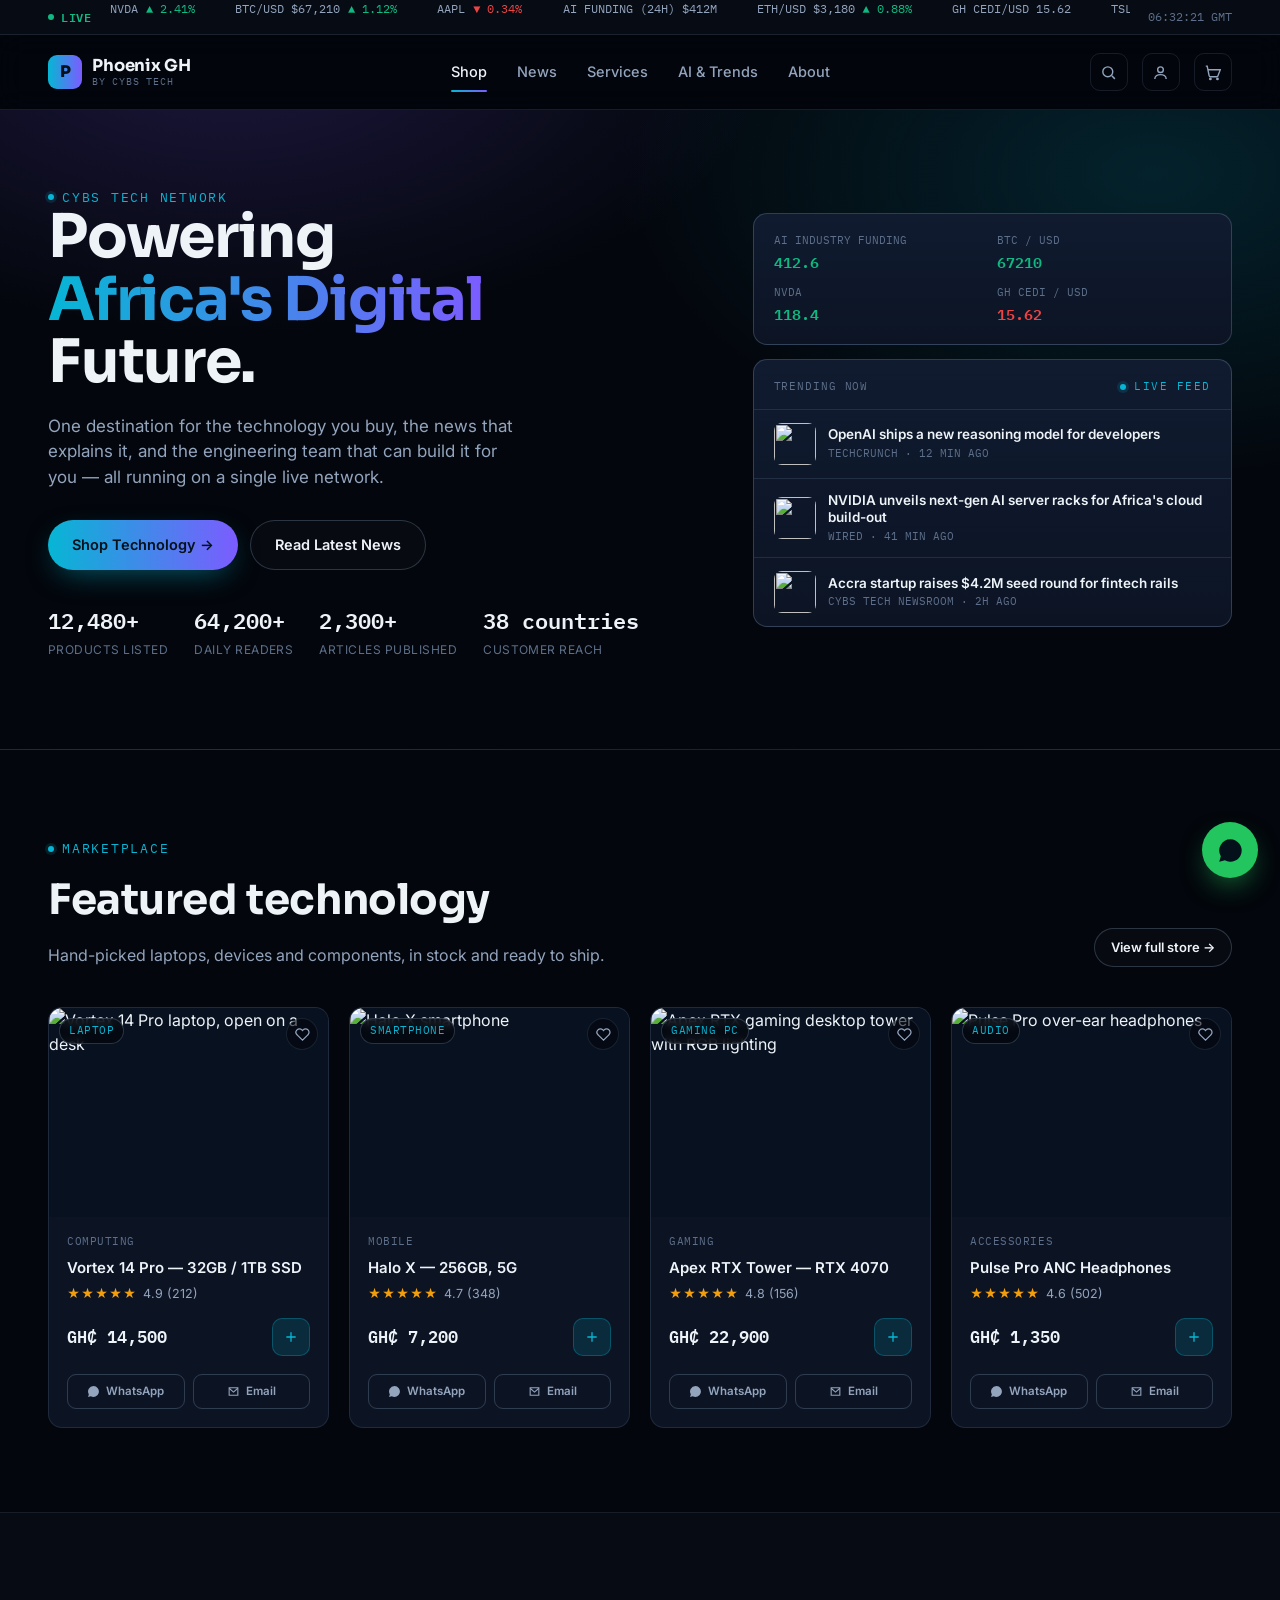
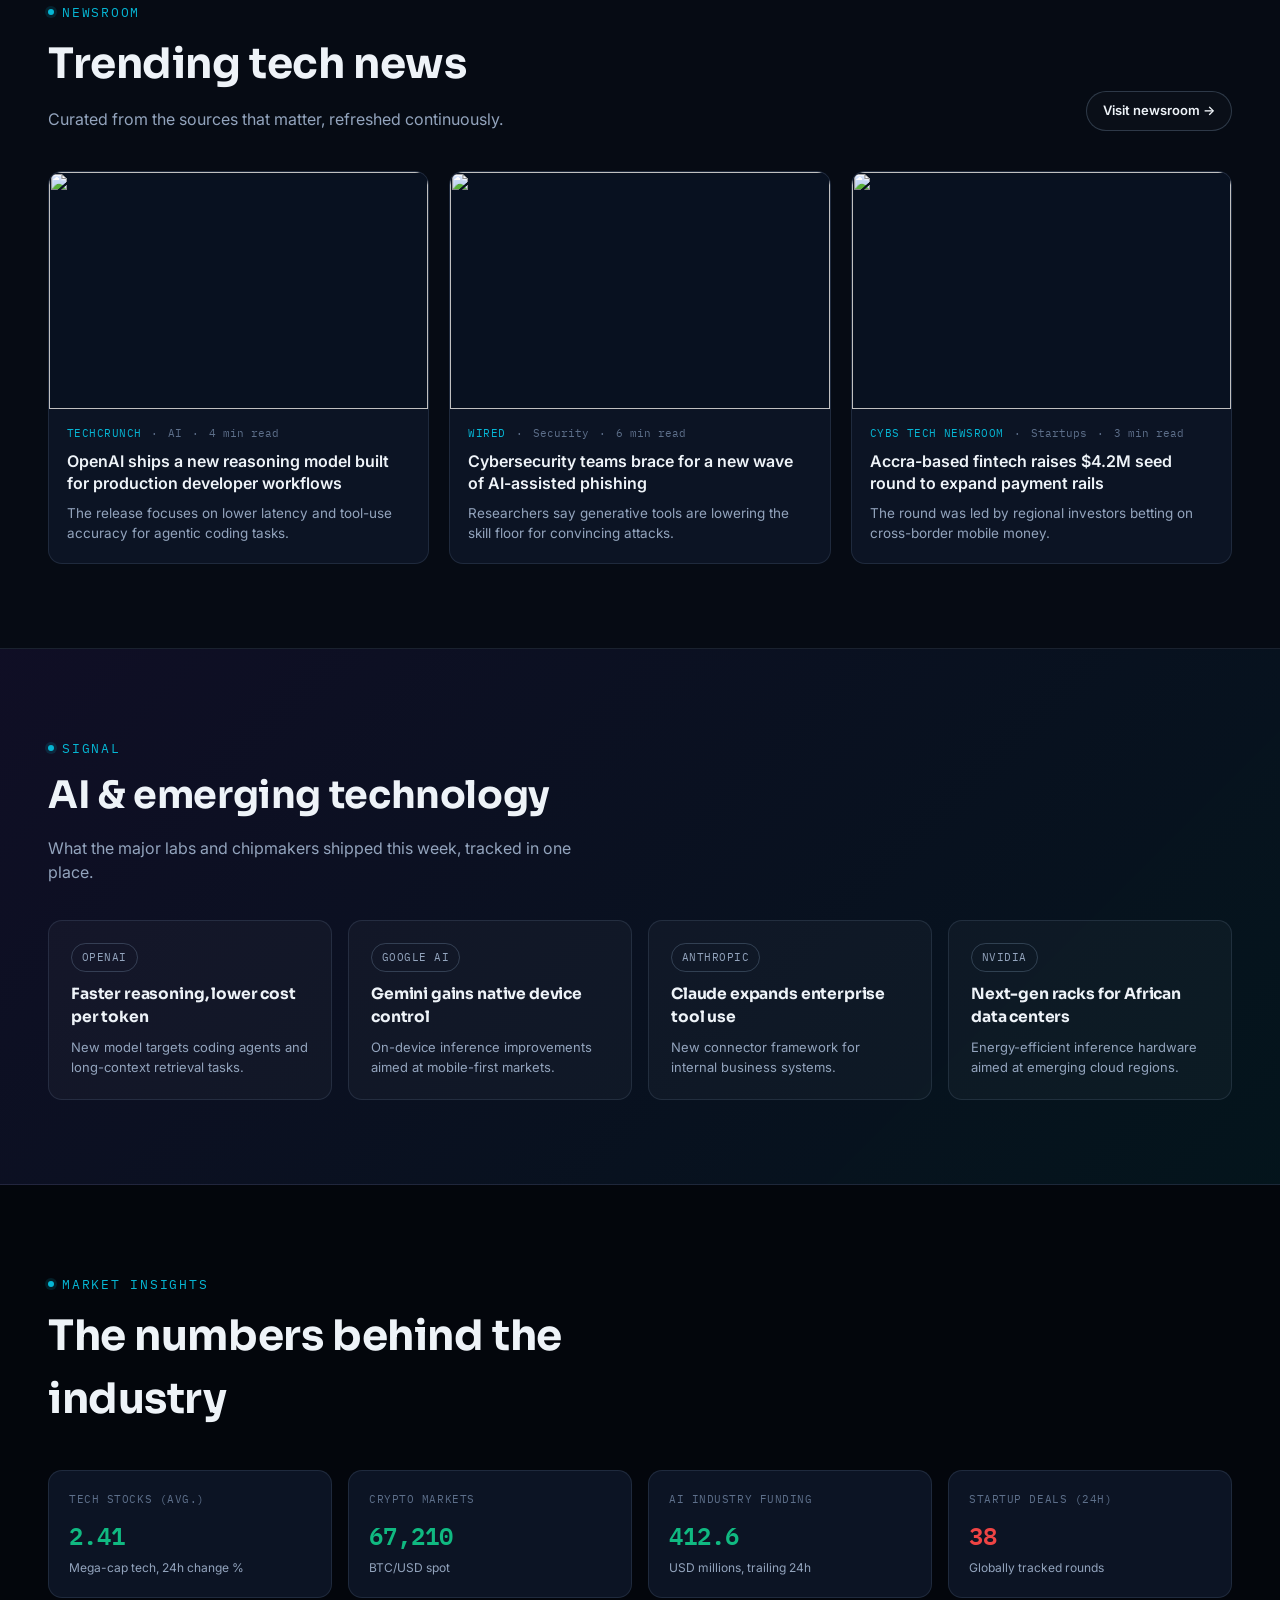
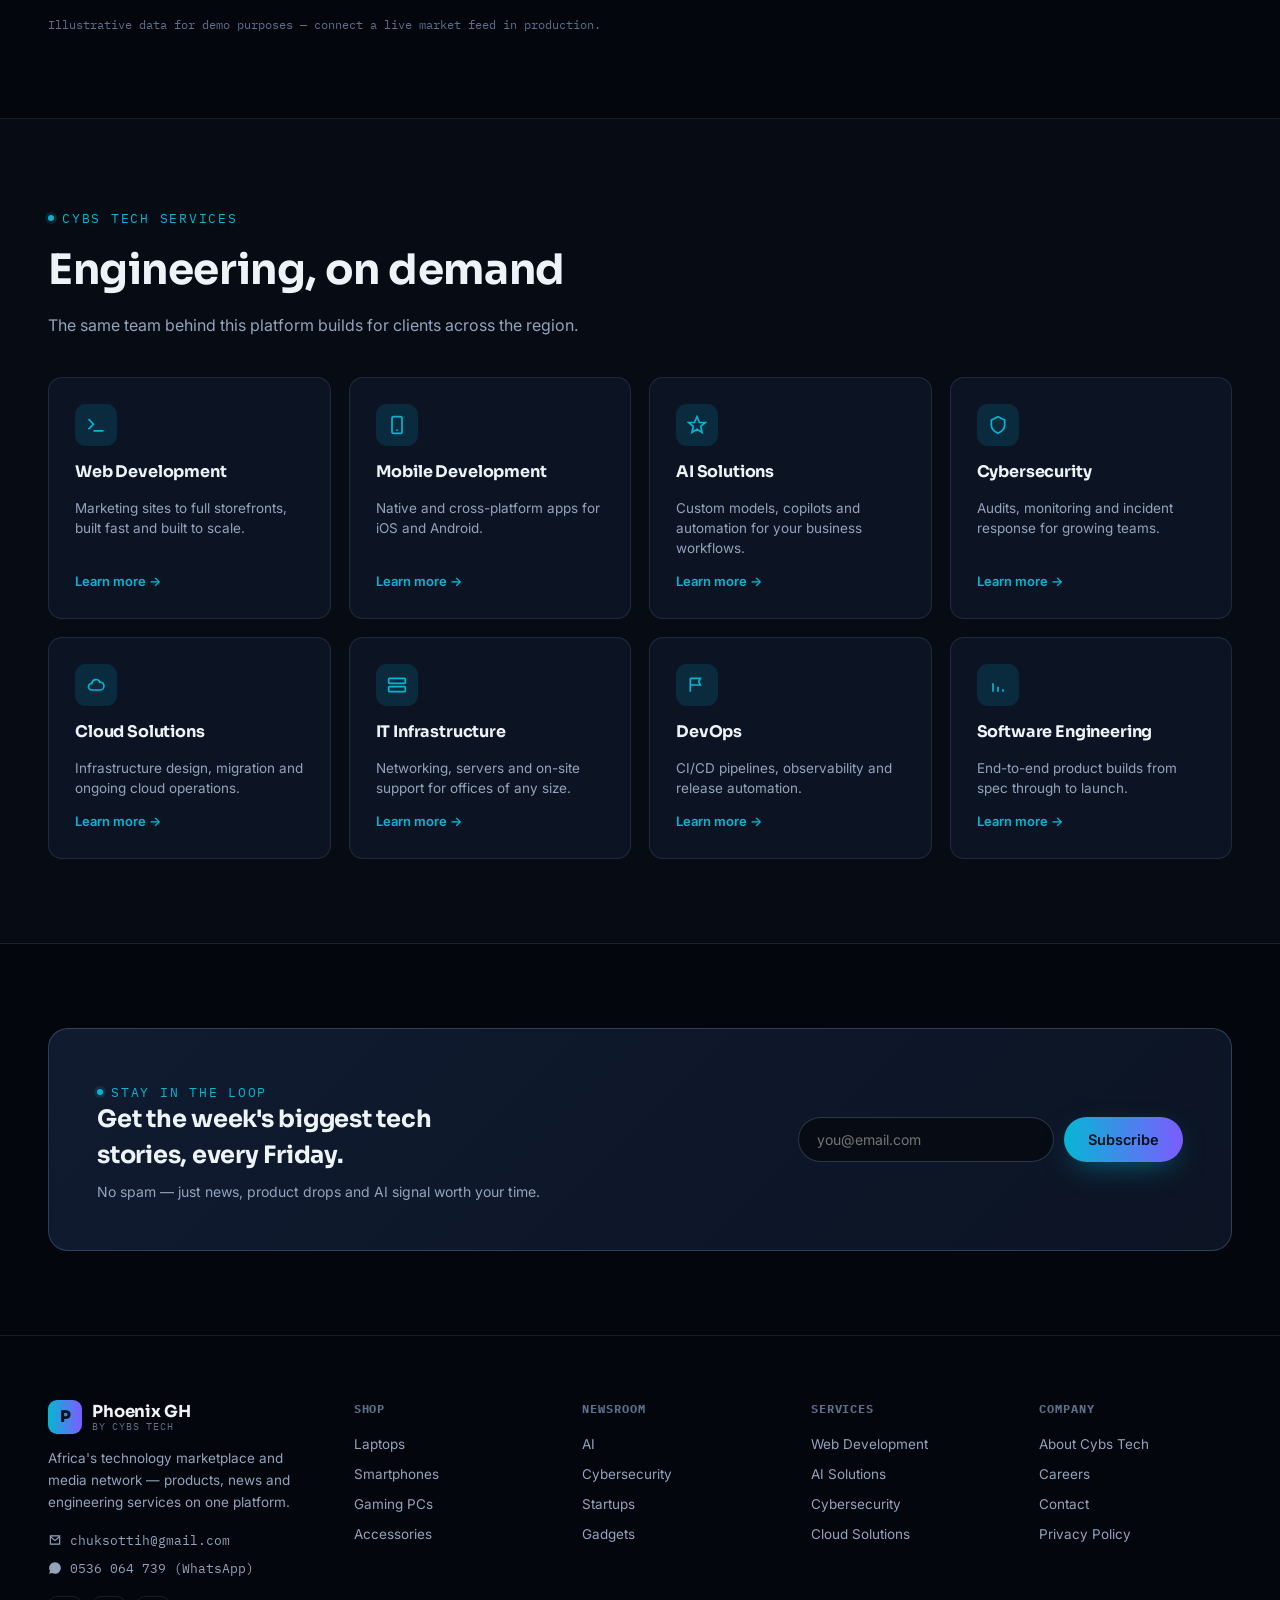
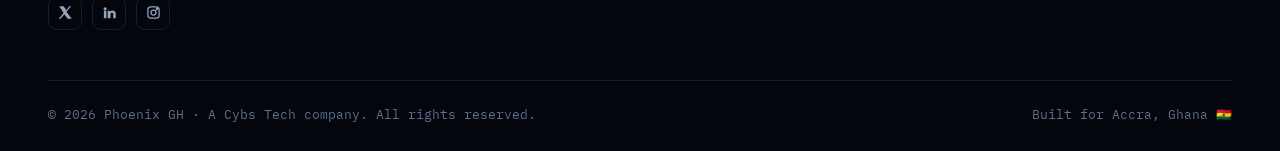
==== commit 968646b8: "phonix update" ====
--- a/index.html
+++ b/index.html
@@ -143,6 +143,10 @@
             <span class="product-price">GH₵ 14,500</span>
             <button class="add-cart" aria-label="Add to cart"><svg viewBox="0 0 24 24" fill="none" stroke="currentColor" stroke-width="2"><path d="M12 5v14M5 12h14"/></svg></button>
           </div>
+          <div class="contact-row">
+            <a href="#" class="contact-link whatsapp" data-contact="whatsapp"><svg viewBox="0 0 24 24" fill="currentColor"><path d="M17.5 14.4c-.3-.1-1.7-.8-2-.9-.3-.1-.5-.1-.7.1-.2.3-.7.9-.9 1.1-.2.2-.3.2-.6.1-1.6-.7-2.6-1.5-3.6-3.2-.1-.2-.1-.4.1-.6.2-.2.4-.5.6-.7.2-.2.2-.4.1-.6-.1-.2-.7-1.7-1-2.3-.2-.5-.4-.4-.6-.4h-.5c-.2 0-.5.1-.7.4-.2.3-.9 1-.9 2.3 0 1.4 1 2.7 1.1 2.9.1.2 1.9 3 4.7 4.1 2.3.9 2.8.7 3.3.7.5-.1 1.7-.7 1.9-1.3.2-.6.2-1.1.2-1.2 0-.1-.1-.2-.3-.3z"/><path d="M12 2a10 10 0 0 0-8.6 15.1L2 22l5-1.3A10 10 0 1 0 12 2z"/></svg> WhatsApp</a>
+            <a href="#" class="contact-link email" data-contact="email"><svg viewBox="0 0 24 24" fill="none" stroke="currentColor" stroke-width="2"><path d="M4 5h16v14H4z"/><path d="M4 6l8 7 8-7"/></svg> Email</a>
+          </div>
         </div>
       </div>
 
@@ -160,6 +164,10 @@
             <span class="product-price">GH₵ 7,200</span>
             <button class="add-cart" aria-label="Add to cart"><svg viewBox="0 0 24 24" fill="none" stroke="currentColor" stroke-width="2"><path d="M12 5v14M5 12h14"/></svg></button>
           </div>
+          <div class="contact-row">
+            <a href="#" class="contact-link whatsapp" data-contact="whatsapp"><svg viewBox="0 0 24 24" fill="currentColor"><path d="M17.5 14.4c-.3-.1-1.7-.8-2-.9-.3-.1-.5-.1-.7.1-.2.3-.7.9-.9 1.1-.2.2-.3.2-.6.1-1.6-.7-2.6-1.5-3.6-3.2-.1-.2-.1-.4.1-.6.2-.2.4-.5.6-.7.2-.2.2-.4.1-.6-.1-.2-.7-1.7-1-2.3-.2-.5-.4-.4-.6-.4h-.5c-.2 0-.5.1-.7.4-.2.3-.9 1-.9 2.3 0 1.4 1 2.7 1.1 2.9.1.2 1.9 3 4.7 4.1 2.3.9 2.8.7 3.3.7.5-.1 1.7-.7 1.9-1.3.2-.6.2-1.1.2-1.2 0-.1-.1-.2-.3-.3z"/><path d="M12 2a10 10 0 0 0-8.6 15.1L2 22l5-1.3A10 10 0 1 0 12 2z"/></svg> WhatsApp</a>
+            <a href="#" class="contact-link email" data-contact="email"><svg viewBox="0 0 24 24" fill="none" stroke="currentColor" stroke-width="2"><path d="M4 5h16v14H4z"/><path d="M4 6l8 7 8-7"/></svg> Email</a>
+          </div>
         </div>
       </div>
 
@@ -177,6 +185,10 @@
             <span class="product-price">GH₵ 22,900</span>
             <button class="add-cart" aria-label="Add to cart"><svg viewBox="0 0 24 24" fill="none" stroke="currentColor" stroke-width="2"><path d="M12 5v14M5 12h14"/></svg></button>
           </div>
+          <div class="contact-row">
+            <a href="#" class="contact-link whatsapp" data-contact="whatsapp"><svg viewBox="0 0 24 24" fill="currentColor"><path d="M17.5 14.4c-.3-.1-1.7-.8-2-.9-.3-.1-.5-.1-.7.1-.2.3-.7.9-.9 1.1-.2.2-.3.2-.6.1-1.6-.7-2.6-1.5-3.6-3.2-.1-.2-.1-.4.1-.6.2-.2.4-.5.6-.7.2-.2.2-.4.1-.6-.1-.2-.7-1.7-1-2.3-.2-.5-.4-.4-.6-.4h-.5c-.2 0-.5.1-.7.4-.2.3-.9 1-.9 2.3 0 1.4 1 2.7 1.1 2.9.1.2 1.9 3 4.7 4.1 2.3.9 2.8.7 3.3.7.5-.1 1.7-.7 1.9-1.3.2-.6.2-1.1.2-1.2 0-.1-.1-.2-.3-.3z"/><path d="M12 2a10 10 0 0 0-8.6 15.1L2 22l5-1.3A10 10 0 1 0 12 2z"/></svg> WhatsApp</a>
+            <a href="#" class="contact-link email" data-contact="email"><svg viewBox="0 0 24 24" fill="none" stroke="currentColor" stroke-width="2"><path d="M4 5h16v14H4z"/><path d="M4 6l8 7 8-7"/></svg> Email</a>
+          </div>
         </div>
       </div>
 
@@ -194,6 +206,10 @@
             <span class="product-price">GH₵ 1,350</span>
             <button class="add-cart" aria-label="Add to cart"><svg viewBox="0 0 24 24" fill="none" stroke="currentColor" stroke-width="2"><path d="M12 5v14M5 12h14"/></svg></button>
           </div>
+          <div class="contact-row">
+            <a href="#" class="contact-link whatsapp" data-contact="whatsapp"><svg viewBox="0 0 24 24" fill="currentColor"><path d="M17.5 14.4c-.3-.1-1.7-.8-2-.9-.3-.1-.5-.1-.7.1-.2.3-.7.9-.9 1.1-.2.2-.3.2-.6.1-1.6-.7-2.6-1.5-3.6-3.2-.1-.2-.1-.4.1-.6.2-.2.4-.5.6-.7.2-.2.2-.4.1-.6-.1-.2-.7-1.7-1-2.3-.2-.5-.4-.4-.6-.4h-.5c-.2 0-.5.1-.7.4-.2.3-.9 1-.9 2.3 0 1.4 1 2.7 1.1 2.9.1.2 1.9 3 4.7 4.1 2.3.9 2.8.7 3.3.7.5-.1 1.7-.7 1.9-1.3.2-.6.2-1.1.2-1.2 0-.1-.1-.2-.3-.3z"/><path d="M12 2a10 10 0 0 0-8.6 15.1L2 22l5-1.3A10 10 0 1 0 12 2z"/></svg> WhatsApp</a>
+            <a href="#" class="contact-link email" data-contact="email"><svg viewBox="0 0 24 24" fill="none" stroke="currentColor" stroke-width="2"><path d="M4 5h16v14H4z"/><path d="M4 6l8 7 8-7"/></svg> Email</a>
+          </div>
         </div>
       </div>
 
@@ -395,6 +411,10 @@
           <div class="brand-text"><strong>Phoenix GH</strong><span>by Cybs Tech</span></div>
         </div>
         <p>Africa's technology marketplace and media network — products, news and engineering services on one platform.</p>
+        <div class="footer-contact">
+          <a href="mailto:chuksottih@gmail.com"><svg viewBox="0 0 24 24" fill="none" stroke="currentColor" stroke-width="2"><path d="M4 5h16v14H4z"/><path d="M4 6l8 7 8-7"/></svg> chuksottih@gmail.com</a>
+          <a href="https://wa.me/233536064739" target="_blank" rel="noopener"><svg viewBox="0 0 24 24" fill="currentColor"><path d="M17.5 14.4c-.3-.1-1.7-.8-2-.9-.3-.1-.5-.1-.7.1-.2.3-.7.9-.9 1.1-.2.2-.3.2-.6.1-1.6-.7-2.6-1.5-3.6-3.2-.1-.2-.1-.4.1-.6.2-.2.4-.5.6-.7.2-.2.2-.4.1-.6-.1-.2-.7-1.7-1-2.3-.2-.5-.4-.4-.6-.4h-.5c-.2 0-.5.1-.7.4-.2.3-.9 1-.9 2.3 0 1.4 1 2.7 1.1 2.9.1.2 1.9 3 4.7 4.1 2.3.9 2.8.7 3.3.7.5-.1 1.7-.7 1.9-1.3.2-.6.2-1.1.2-1.2 0-.1-.1-.2-.3-.3z"/><path d="M12 2a10 10 0 0 0-8.6 15.1L2 22l5-1.3A10 10 0 1 0 12 2z"/></svg> 0536 064 739 (WhatsApp)</a>
+        </div>
         <div class="socials" style="margin-top:18px;">
           <a href="#" aria-label="X / Twitter"><svg viewBox="0 0 24 24" fill="currentColor"><path d="M18 2h3l-7.5 8.6L22 22h-6.6l-5.2-6.8L4 22H1l8-9.2L2 2h6.8l4.7 6.2z"/></svg></a>
           <a href="#" aria-label="LinkedIn"><svg viewBox="0 0 24 24" fill="currentColor"><path d="M4.98 3.5a2.5 2.5 0 1 1 0 5 2.5 2.5 0 0 1 0-5zM3 9h4v12H3zM9 9h4v1.8c.6-1 1.9-2.1 4-2.1 3 0 5 2 5 5.8V21h-4v-6.1c0-1.6-.6-2.7-2.1-2.7-1.1 0-1.8.8-2.1 1.5-.1.3-.2.7-.2 1.1V21H9z"/></svg></a>
@@ -439,6 +459,10 @@
 
 <div class="toast"><span class="dot"></span><span>Added to cart</span></div>
 
+<a href="https://wa.me/233536064739?text=Hi%20Phoenix%20GH%2C%20I%27d%20like%20some%20help%20with%20a%20product." target="_blank" rel="noopener" class="float-whatsapp" aria-label="Chat with us on WhatsApp">
+  <svg viewBox="0 0 24 24" fill="currentColor"><path d="M17.5 14.4c-.3-.1-1.7-.8-2-.9-.3-.1-.5-.1-.7.1-.2.3-.7.9-.9 1.1-.2.2-.3.2-.6.1-1.6-.7-2.6-1.5-3.6-3.2-.1-.2-.1-.4.1-.6.2-.2.4-.5.6-.7.2-.2.2-.4.1-.6-.1-.2-.7-1.7-1-2.3-.2-.5-.4-.4-.6-.4h-.5c-.2 0-.5.1-.7.4-.2.3-.9 1-.9 2.3 0 1.4 1 2.7 1.1 2.9.1.2 1.9 3 4.7 4.1 2.3.9 2.8.7 3.3.7.5-.1 1.7-.7 1.9-1.3.2-.6.2-1.1.2-1.2 0-.1-.1-.2-.3-.3z"/><path d="M12 2a10 10 0 0 0-8.6 15.1L2 22l5-1.3A10 10 0 1 0 12 2z"/></svg>
+</a>
+
 <script src="script.js"></script>
 </body>
 </html>
--- a/styles.css
+++ b/styles.css
@@ -329,6 +329,37 @@
 .add-cart:hover{ background:var(--accent); color:#04101a; }
 .add-cart svg{ width:16px; height:16px; }
 
+.contact-row{ display:flex; gap:8px; margin-top:10px; }
+.contact-link{
+  flex:1; display:flex; align-items:center; justify-content:center; gap:6px;
+  padding:8px 8px; border-radius:9px; border:1px solid var(--border-strong);
+  font-size:11.5px; font-weight:600; color:var(--text-dim);
+  transition:border-color .15s ease, color .15s ease, background .15s ease;
+}
+.contact-link svg{ width:13px; height:13px; flex-shrink:0; }
+.contact-link.whatsapp:hover{ border-color:#22c55e; color:#22c55e; background:rgba(34,197,94,0.08); }
+.contact-link.email:hover{ border-color:var(--accent); color:var(--accent); background:var(--accent-soft); }
+
+/* ---------- floating whatsapp ---------- */
+.float-whatsapp{
+  position:fixed; bottom:22px; right:22px; width:56px; height:56px; border-radius:50%;
+  background:#22c55e; display:flex; align-items:center; justify-content:center;
+  box-shadow:0 12px 28px -8px rgba(34,197,94,0.6); z-index:150;
+  transition:transform .18s ease;
+}
+.float-whatsapp:hover{ transform:scale(1.07); }
+.float-whatsapp svg{ width:27px; height:27px; color:#04101a; }
+@media (max-width:560px){
+  .float-whatsapp{ width:50px; height:50px; bottom:16px; right:16px; }
+  .float-whatsapp svg{ width:23px; height:23px; }
+}
+
+/* ---------- footer contact ---------- */
+.footer-contact{ display:flex; flex-direction:column; gap:9px; margin-top:18px; font-family:var(--mono); font-size:12.5px; }
+.footer-contact a{ color:var(--text-dim); display:flex; align-items:center; gap:8px; }
+.footer-contact a:hover{ color:var(--accent); }
+.footer-contact svg{ width:14px; height:14px; flex-shrink:0; }
+
 @media (max-width:1100px){ .grid-products{ grid-template-columns:repeat(3,1fr); } }
 @media (max-width:760px){ .grid-products{ grid-template-columns:repeat(2,1fr); gap:14px; } }
 @media (max-width:480px){ .grid-products{ grid-template-columns:1fr 1fr; gap:10px; } .product-body{ padding:12px 13px 14px; gap:6px; } }
